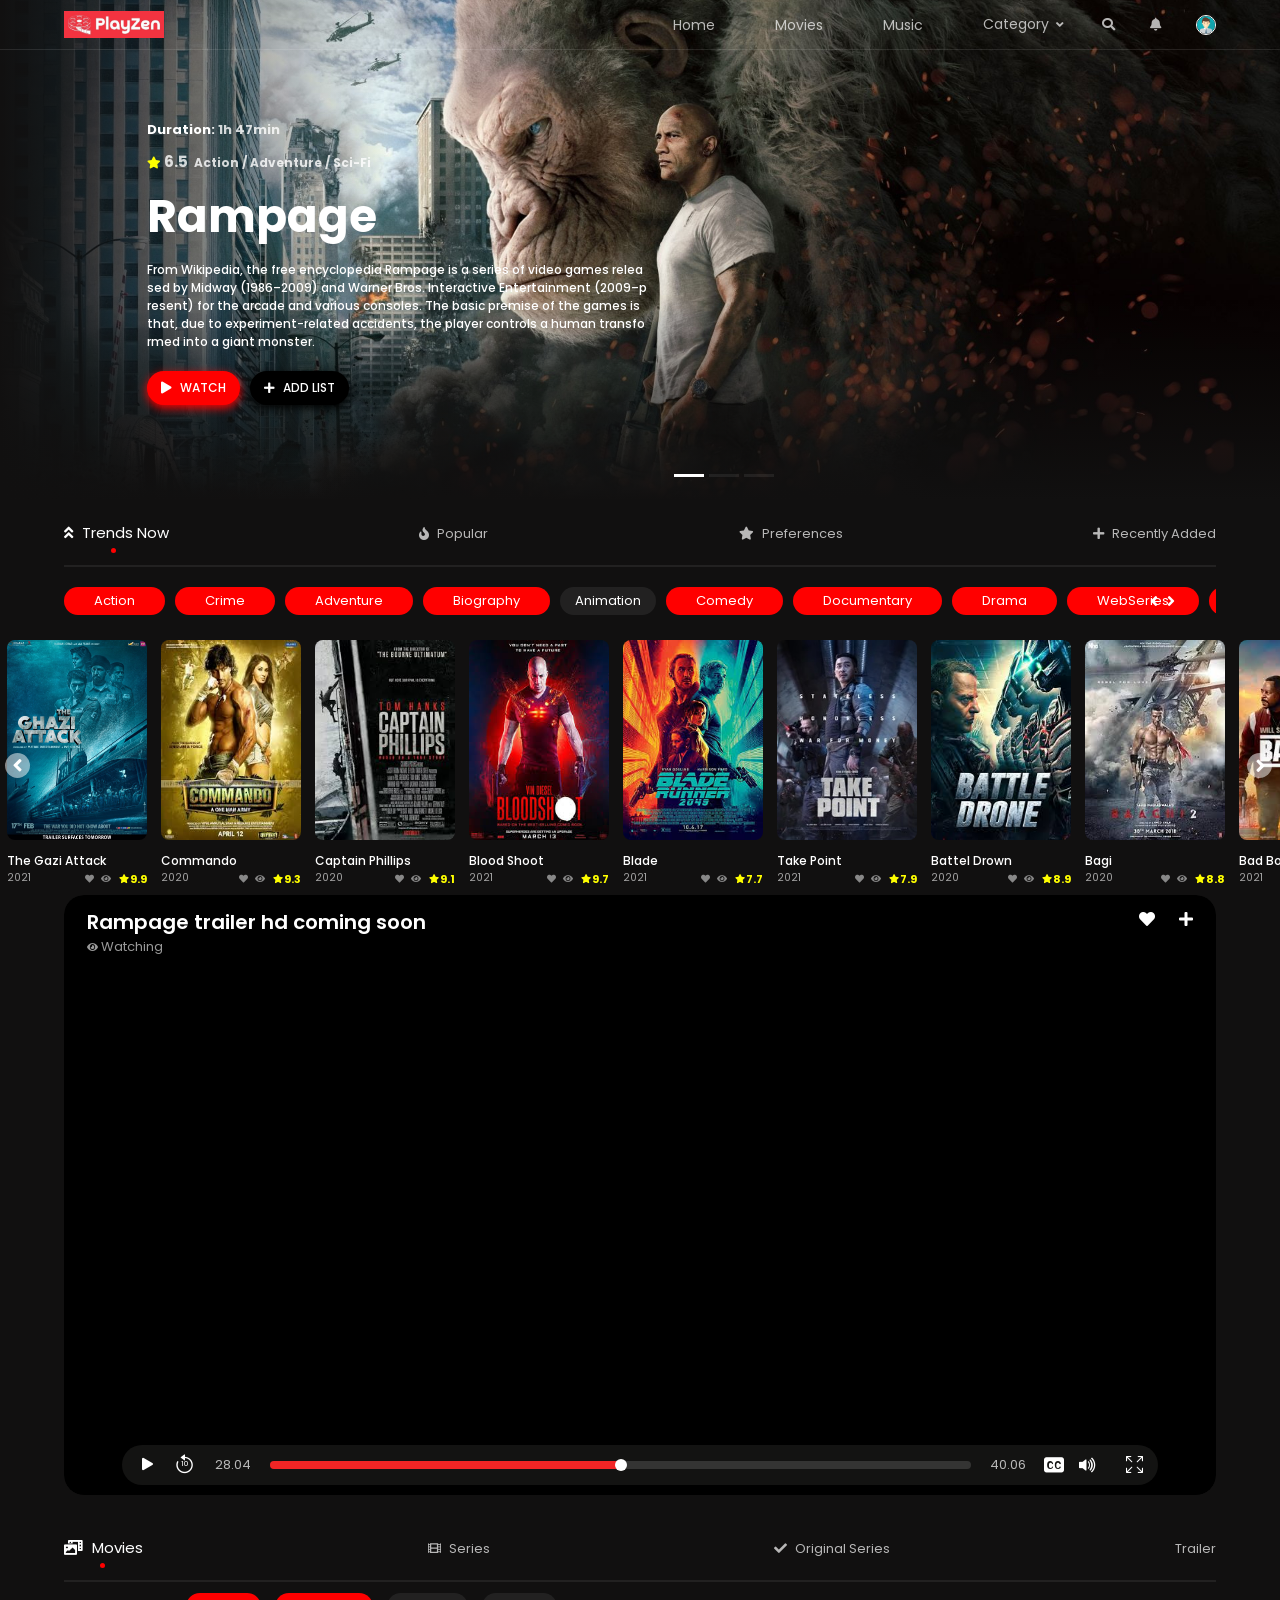
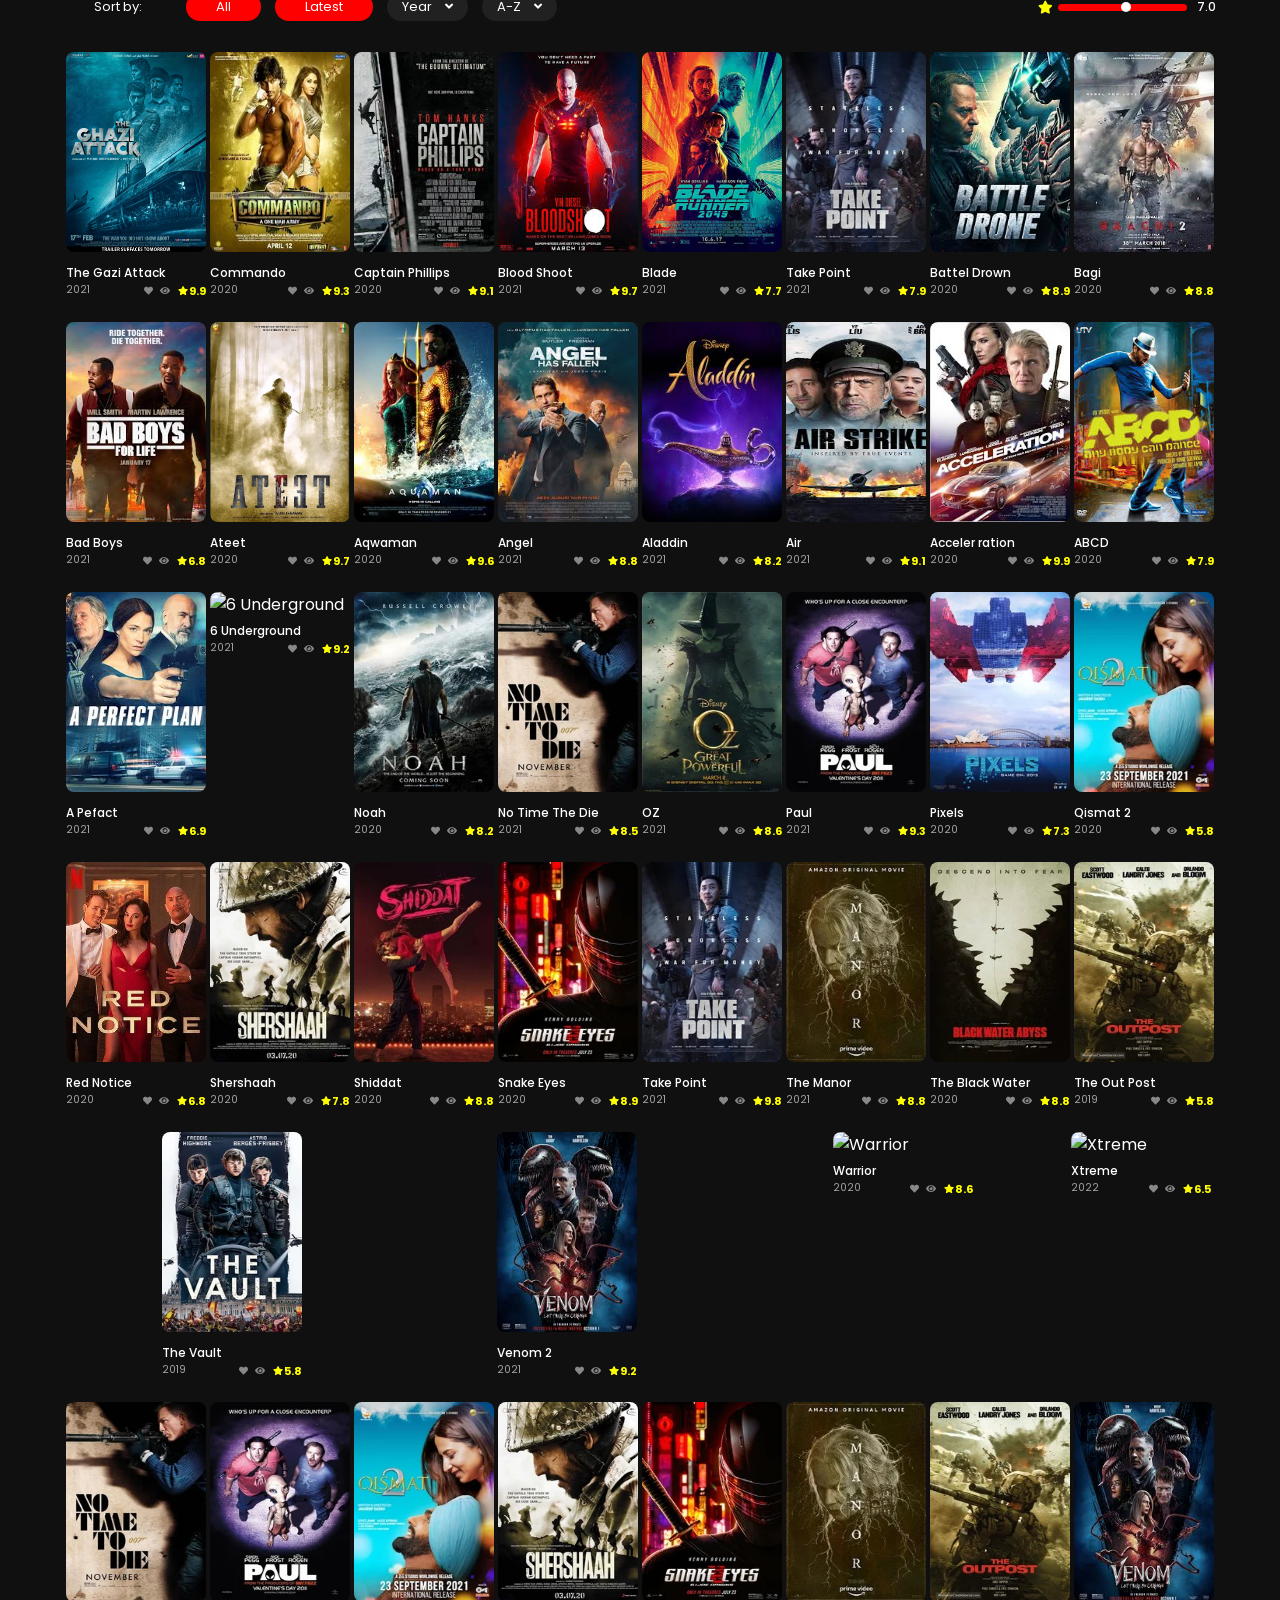
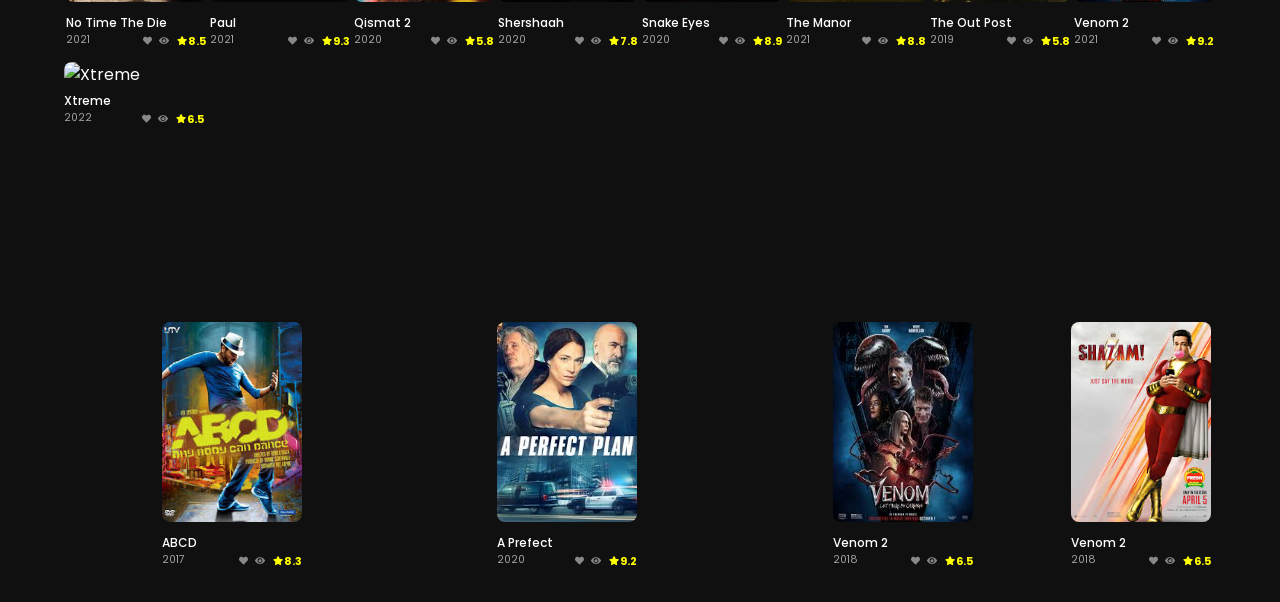
==== index.html @ 4c0632d6 "PLAYZEN" ====
<!DOCTYPE html>
<html lang="en">

<head>
    <meta charset="UTF-8">
    <meta http-equiv="X-UA-Compatible" content="IE=edge">
    <meta name="viewport" content="width=device-width, initial-scale=1.0">
    <!-- bootstrap cdn link  -->
    <link rel="stylesheet" href="https://cdn.jsdelivr.net/npm/bootstrap-icons@1.8.1/font/bootstrap-icons.css">
    <!-- font-awesome cdn link  -->
    <link href="https://cdnjs.cloudflare.com/ajax/libs/font-awesome/5.13.0/css/all.min.css" rel="stylesheet">
    <link rel="stylesheet" href="style.css">
    <title>Advanced Level Movies Website</title>
</head>

<body>
    
    <header>
        <nav>
            <a href="/" class="logo"><img src="img/logo.jpeg" alt=""></a>
            <div class="end_bx">
                <ul>
                    <li><a href="#">Home</a></li>
                    <li><a href="#">Movies</a></li>
                    <li><a href="file:///C:\Users\mayda\OneDrive\Documents\Code Sea\Projects\PLAYZEN\index.html">Music</a></li>
                    <li>Category <i class="fas fa-angle-down"></i>
                        <div class="list">
                            <a href="#">Trends Now</a>
                            <a href="#">Popular</a>
                            <a href="#">Preferences</a>
                            <a href="#">Recently Added</a>
                            <a href="#">Bollywood</a>
                            <a href="#">Tollywood</a>
                        </div>
                    </li>
                </ul>
                <div class="search">
                    <input type="text" placeholder="Search movies..." id="search">
                    <i class="fas fa-search" id="search_icon"></i>
                    <div class="search_bx2">
                        <!-- <a href="#">
                            <img src="mimg/a perfact.jpg" alt="">
                            <div class="content2">
                                <h6>A Perfect</h6>
                                <p>2018</p>
                            </div>
                        </a> -->
                    </div>
                </div>
                <div class="bell">
                    <i class="fas fa-bell"></i>
                </div>
                <div class="user">
                    <img src="img/user.png" alt="Jaspreet" title="Jaspreet">
                </div>
            </div>
        </nav>

        <div class="content">
            <h6>Duration: <span id="header_dur">1h 47min</span></h6>
            <h3 id="header_gen"><i class="fas fa-star"></i>6.5
                <span>Action / Adventure / Sci-Fi</span>
            </h3>
            <h1 id="header_title">Rampage</h1>
            <p id="header_pra">From Wikipedia, the free encyclopedia Rampage is a series of video games released by Midway (1986–2009) and Warner Bros. Interactive Entertainment (2009–present) for the arcade and various consoles. The basic premise of the games is that,
                due to experiment-related accidents, the player controls a human transformed into a giant monster.</p>
            <div class="btns">
                <a href="file:///C:\Users\mayda\OneDrive\Documents\Code Sea\Projects\PLAYZEN\index.html"> <button><i class="fas fa-play" id="play_btn"></i> WATCH</button></a>
                <button><i class="fas fa-plus"></i> ADD LIST</button>
            </div>
        </div>
        <div class="slider_btns">
            <h6 class="slider"></h6>
            <h6 class="slider"></h6>
            <h6 class="slider"></h6>
        </div>
    </header>
    <!-- trending box start  -->
    <div class="tranding_bx">
        <li><a href="#" class="active"><i class="fas fa-angle-double-up"></i> Trends Now <span></span></a></li>
        <li><a href="#"><i class="fas fa-fire"></i> Popular <span></span></a></li>
        <li><a href="#"><i class="fas fa-star"></i> Preferences <span></span></a></li>
        <li><a href="#"><i class="fas fa-plus"></i> Recently Added <span></span></a></li>
    </div>

    <!-- category box start  -->
    <div class="cato_bx" id="cato_bx">
        <button id="action1">Action</button>
        <button id="crime1">Crime</button>
        <button>Adventure</button>
        <button>Biography</button>
        <button>Animation</button>
        <button>Comedy</button>
        <button>Documentary</button>
        <button id="drama1">Drama</button>
        <button>WebSeries</button>
        <button>18+</button>
        <button>SciFi</button>
        <button>Horror</button>
        <!-- all button copied  -->
        <div class="cato_left_right">
            <i class="fas fa-angle-down" id="left_scroll"></i>
        </div>
        <div class="cato_left_right">
            <i class="fas fa-angle-down" id="right_scroll"></i>
        </div>
    </div>

    <!-- movies box start  -->
    <div class="movie_bx_1" id="mvoes_bx_1">
        <button id="left_scroll1"> <i class="fas fa-angle-down" ></i></button>
        <button id="right_scroll1"> <i class="fas fa-angle-down" ></i></button>
        <div class="movie_bxx" id="action_bx"></div>
        <div class="movie_bxx" id="crime_bx"></div>
        <div class="movie_bxx" id="drama_bx"></div>
    </div>
    <!-- movies box end  -->
    <!-- video box start  -->
    <div class="video_bx">
        <video src="./RAMPAGE - OFFICIAL TRAILER 1 [HD] - Warner Bros. Pictures (720p, h264).mp4" id="video"></video>
        <div class="control">
            <div class="play_redo">
                <i class="bi bi-play-fill" id="play"></i>
                <i class="bi bi-arrow-clockwise" id="sec_30"></i>
                <span>10</span>
            </div>
            <div class="start_seekbar_end">
                <span id="start_time">28.04</span>
                <div class="seek">
                    <input type="range" id="seek" value="0">
                    <h5 id="seek_2"></h5>
                    <h4></h4>
                    <h6 id="seek_dot"></h6>
                </div>
                <span id="end_time">40.06</span>
            </div>
            <div class="cc_vol_screen">
                <i class="bi bi-badge-cc-fill"></i>
                <i class="bi bi-volume-up-fill" id="vol_icon"></i>
                <input type="range" name="vol" id="vol">
                <i class="bi bi-arrows-fullscreen" id="full_screen"></i>
            </div>
        </div>

        <h4 class="title_video">Rampage trailer hd coming soon</h4>
        <span class="watching"><i class="fas fa-eye"></i>Watching</span>
        <div class="heart_pluse"> <i class="fas fa-heart"></i> <i class="fas fa-plus"></i></div>
        <div class="video_list">
            <img src="img/121213.jpg" alt="" class="video_1">
            <img src="img/121214.jpg" alt="" class="video_1">
            <img src="img/121215.jpg" alt="" class="video_1">
        </div>
    </div>
    <!-- video box end  -->

    <!-- trending box2 start  -->
    <div class="tranding_bx" style="margin-top: 20px;">
        <li><a href="#" class="active"><i class="fas fa-photo-video"></i> Movies <span></span></a></li>
        <li><a href="#"><i class="fas fa-film"></i> Series <span></span></a></li>
        <li><a href="#"><i class="fas fa-check"></i> Original Series <span></span></a></li>
        <li><a href="#"> Trailer <span></span></a></li>
    </div>
    <div class="cato_bx cato_bx2">
        <div class="left_cato">
            <button>Sort by:</button>
            <button id="all_btn">All</button>
            <button id="latest_btn">Latest</button>
            <button id="year">Year <i class="fas fa-angle-down" ></i>
            <div class="year_bx">
                <li id="year2022__btn">2022</li>
                <li id="year2021__btn">2021</li>
                <li id="year2020__btn">2020</li>
                <li>2019</li>
                <li>2018</li>
                <li>2017</li>
                <li>2016</li>
                <li>2015</li>
                <li>2014</li>
            </div>
            </button>
            <button id="a_z">A-Z <i class="fas fa-angle-down" ></i>
                <div class="year_bx letter_bx">
                    <li id="letter_a_btn">A</li>
                    <li id="letter_b_btn">B</li>
                    <li>C</li>
                    <li>E</li>
                    <li>F</li>
                    <li>G</li>
                    <li>H</li>
                    <li id="letter_t_btn">T</li>
                    <li>Z</li>
                </div></button>
        </div>
        <div class="right_cato">
            <i class="fas fa-star"></i>
            <input type="range" name="" id="change_input" min="4.2" max="9.9">
            <span>7.0</span>
        </div>
    </div>

    <div class="movie_bx_1 movie_bx_2">
        <div class="all box2_actives" id="all"></div>
        <div class="latest box2_actives" id="latest"></div>
        <div class="year" id="year_2022"></div>
        <div class="year" id="year_2021"></div>
        <div class="year" id="year_2020"></div>
        <div class="letter" id="letter_a"></div>
        <div class="letter" id="letter_b"></div>
        <div class="letter" id="letter_t"></div>
        <div class="rate_change" id="rate4"></div>
        <div class="rate_change" id="rate8"></div>
         <div class="card">
            <a href="https://www.youtube.com/watch?v=TU1HQnU_9ME&list=RDXTp5jaRU3Ws&index=6">
                <img src="mimg/abcd.jpg" alt="">
                <div class="content">
                    <h5>ABCD</h5>
                    <h6>
                        <span>2017</span>
                        <div class="rate">
                            <i class="fas fa-heart"></i>
                            <i class="fas fa-eye"></i>
                            <i class="fas fa-star"></i>
                            <h6>8.3</h6>
                        </div>
                    </h6>
                </div>
            </a>
        </div>
        <div class="card">
            <a href="#">
                <img src="mimg/a perfact.jpg" alt="">
                <div class="content">
                    <h5>A Prefect</h5>
                    <h6>
                        <span>2020</span>
                        <div class="rate">
                            <i class="fas fa-heart"></i>
                            <i class="fas fa-eye"></i>
                            <i class="fas fa-star"></i>
                            <h6>9.2</h6>
                        </div>
                    </h6>
                </div>
            </a>
        </div>
        <div class="card">
            <a href="">
                <img src="mimg/venom2.webp" alt="">
                <div class="content">
                    <h5>Venom 2</h5>
                    <h6>
                        <span>2018</span>
                        <div class="rate">
                            <i class="fas fa-heart"></i>
                            <i class="fas fa-eye"></i>
                            <i class="fas fa-star"></i>
                            <h6>6.5</h6>
                        </div>
                    </h6>
                </div>
            </a>
        </div>
        
        <div class="card">
            <a href="#">
                <img src="mimg/shazam.jpg" alt="">
                <div class="content">
                    <h5>Venom 2</h5>
                    <h6>
                        <span>2018</span>
                        <div class="rate">
                            <i class="fas fa-heart"></i>
                            <i class="fas fa-eye"></i>
                            <i class="fas fa-star"></i>
                            <h6>6.5</h6>
                        </div>
                    </h6>
                </div>
            </a>
        </div>
    </div>
    <script src="app.js"></script>
</body>

</html>
---- style.css ----
/* Google font "Poppins" */

@import url('https://fonts.googleapis.com/css2?family=Poppins:wght@100;200;300;400;500;600;700;800;900&display=swap');
* {
    padding: 0%;
    margin: 0%;
    box-sizing: border-box;
}

html {
    scroll-behavior: smooth;
}

body {
    font-family: "Poppins", sans-serif;
    background: rgb(17, 16, 16);
}

header {
    position: relative;
    width: 100%;
    height: 500px;
    /* border: 1px solid #fff; */
    background: url('img/121213.jpg') no-repeat center center/cover;
    transition: 1s linear;
    z-index: 2;
}

header::before {
    content: '';
    position: absolute;
    width: 100%;
    height: 40%;
    background: linear-gradient(0deg, rgb(17, 16, 16), transparent);
    bottom: 0;
    left: 0;
    z-index: -1;
}

header::after {
    content: '';
    position: absolute;
    width: 30%;
    height: 100%;
    background: linear-gradient(90deg, rgb(17, 16, 16), transparent);
    top: 0;
    left: 0;
    z-index: -1;
}

header nav {
    width: 100%;
    height: 10%;
    border-bottom: 1.3px solid rgb(255, 255, 255, .1);
    padding: 0px 5%;
    display: flex;
    align-items: center;
    justify-content: space-between;
}

.logo,
.end_bx {
    /* border: 1px solid #fff; */
    display: flex;
    align-items: center;
}

header nav .logo img {
    width: 100px;
}

header nav .end_bx ul {
    list-style-type: none;
    display: flex;
    align-items: center;
}

header nav .end_bx ul li {
    margin: 0px 30px;
    position: relative;
}

header nav .end_bx ul li a {
    text-decoration: none;
    color: rgb(255, 255, 255, .7);
    font-size: 14px;
    font-family: 'Poppins', sans-serif;
    transition: .3s linear;
}

header nav .end_bx ul li:nth-child(4) {
    color: rgb(255, 255, 255, .7);
    font-size: 14px;
    font-family: 'Poppins', sans-serif;
    transition: .3s linear;
    cursor: pointer;
}

header nav .end_bx ul li:nth-child(4):hover {
    color: #fff;
}

header nav .end_bx ul li a:hover {
    color: #fff;
}

header nav .end_bx ul li:nth-child(4) .fas {
    font-size: 12px;
    margin: 2px 0px 0px 3px;
    transition: .3s linear;
}

header nav .end_bx ul li:nth-child(4):hover .fas {
    transform: rotate(180deg);
}


/* nav other list start  */

header nav .end_bx ul li .list {
    position: absolute;
    width: 150px;
    height: auto;
    display: flex;
    justify-content: center;
    flex-direction: column;
    top: 30px;
    z-index: 1;
    padding: 10px;
    opacity: 0;
    visibility: hidden;
}

header nav .end_bx ul li:hover .list {
    opacity: 1;
    visibility: visible;
}

header nav .end_bx ul li .list::before {
    content: '';
    position: absolute;
    width: 100%;
    height: 100%;
    background: rgb(184, 184, 184, .1);
    backdrop-filter: blur(5px);
    border-radius: 10px;
    z-index: -1;
}

header nav .end_bx ul li .list::after {
    content: '';
    position: absolute;
    border-left: 15px solid rgb(184, 184, 184, .1);
    border-right: 15px solid transparent;
    border-bottom: 15px solid transparent;
    backdrop-filter: blur(5px);
    top: -1px;
    left: 20px;
    transform: rotate(45deg);
    z-index: -1;
}

header nav .end_bx ul li .list a {
    text-decoration: none;
    color: rgb(255, 255, 255, .7);
    padding: 10px 0px 10px 10px;
    font-family: 'Poppins', sans-serif;
    font-size: 13px;
    transition: .3s linear;
}

header nav .end_bx ul li .list a:hover {
    color: #fff;
}


/* nav other list end  */

header nav .end_bx .search {
    position: relative;
    display: flex;
    align-items: center;
    color: #fff;
}

header nav .end_bx .search input {
    padding: 3px 0px 3px 8px;
    border-radius: 20px;
    outline: none;
    border: none;
    background: transparent;
    color: #fff;
    transition: 1s linear;
    -webkit-transition: 1s linear;
    width: 0px;
}

header nav .end_bx .search i {
    color: rgb(255, 255, 255, .7);
    font-size: 13px;
    cursor: pointer;
    transition: .4s linear;
}

header nav .end_bx .search i:hover {
    color: #fff;
}

header nav .end_bx .search .search_bx2 {
    position: absolute;
    width: 200px;
    height: 300px;
    /* border: 1px solid #fff; */
    top: 35px;
    left: -10px;
    background: rgb(184, 184, 184, .3);
    border-radius: 10px;
    overflow: auto;
    visibility: hidden;
    opacity: 0;
    transition: .3s linear;
}

header nav .end_bx .search .search_bx2::-webkit-scrollbar {
    width: 7px;
    background: rgb(184, 184, 184, .3);
    border-radius: 20px;
}

header nav .end_bx .search .search_bx2::-webkit-scrollbar-thumb {
    background: rgb(184, 184, 184, .7);
    border-radius: 20px;
}

header nav .end_bx .search .search_bx2 a {
    text-decoration: none;
    color: #fff;
    width: 100%;
    height: 50px;
    /* border: 1px solid #fff; */
    display: flex;
    align-items: center;
    transition: .3s linear;
}

header nav .end_bx .search .search_bx2 a:hover {
    background: rgb(184, 184, 184, .6);
}

header nav .end_bx .search .search_bx2 a img {
    width: 30px;
    height: 45px;
    border-radius: 5px;
    margin: 0px 5px;
}

header nav .end_bx .search .search_bx2 a .content2 {
    color: #fff;
}

header nav .end_bx .search .search_bx2 a .content2 h6 {
    font-size: 13px;
}

header nav .end_bx .search .search_bx2 a .content2 p {
    color: rgb(255, 255, 255, .7);
    font-size: 11px;
    font-weight: 500;
}


/* javascript classes start  */

header nav .end_bx .search .search_input {
    width: 180px;
}


/* javascript classes end  */

header nav .end_bx .bell {
    color: rgb(255, 255, 255, .7);
    font-size: 13px;
    cursor: pointer;
    transition: .3s linear;
    margin: 0px 35px;
}

header nav .end_bx .bell:hover {
    color: #fff;
}

header nav .end_bx .user {
    width: 20px;
    height: 20px;
    border: 1px solid #fff;
    border-radius: 50%;
}

header nav .end_bx .user img {
    width: 100%;
    height: 100%;
    border-radius: 50%;
    cursor: pointer;
}

header .content {
    width: 77%;
    height: auto;
    /* border: 1px solid #fff; */
    margin: 70px auto 0px auto;
}

header .content h6 {
    color: #fff;
    font-size: 13px;
    transition: 1s linear;
}

header .content h6 span {
    color: rgb(255, 255, 255, .8);
}

header .content h3 {
    color: rgb(255, 255, 255, .8);
    font-size: 15px;
    margin: 10px 0px;
    transition: 1s linear;
}

header .content h3 i {
    color: rgb(255, 255, 0);
    font-size: 12px;
    margin-right: 3px;
}

header .content h3 span {
    font-size: 12px;
    margin-left: 3px;
    transition: 1s linear;
}

header .content h1 {
    font-size: 45px;
    margin-bottom: 10px;
    color: #fff;
    transition: 1s linear;
}

header .content p {
    width: 500px;
    word-break: break-all;
    font-size: 12px;
    font-weight: 500;
    color: #fff;
    margin-bottom: 20px;
    transition: 1s linear;
}

header .content .btns {
    display: flex;
    align-items: center;
}

header .content .btns button {
    padding: 6px 12px;
    border-radius: 20px;
    background: red;
    border: 2px solid red;
    color: #fff;
    margin-right: 10px;
    font-family: 'Poppins', sans-serif;
    font-size: 12px;
    font-weight: 500;
    box-shadow: 0px 3px 10px red;
    transition: .3s linear;
    cursor: pointer;
    z-index: 999;
}

header .content .btns button:nth-child(2) {
    border: 2px solid #000;
    color: #fff;
    background: #000;
    box-shadow: 0px 3px 10px #000;
}

header .content .btns button:hover {
    border: 2px solid #000;
    color: #fff;
    background: #000;
    box-shadow: 0px 3px 10px #000;
}

header .content .btns button:nth-child(2):hover {
    background: red;
    border: 2px solid red;
    color: #fff;
    box-shadow: 0px 3px 10px red;
}

header .content .btns button .fas {
    margin-right: 5px;
}

header .slider_btns {
    position: absolute;
    width: 300px;
    height: 50px;
    /* border: 1px solid #fff; */
    bottom: 0;
    left: 45%;
    display: flex;
    align-items: center;
    justify-content: center;
}

header .slider_btns h6 {
    width: 30px;
    height: 3px;
    margin-right: 5px;
    transition: 1s linear;
    background: rgb(184, 184, 184, .1);
}

header .slider_btns h6:nth-child(1) {
    background: #fff;
}

.tranding_bx {
    width: 90%;
    height: auto;
    border-bottom: 2px solid rgb(184, 184, 184, .1);
    margin: auto;
    padding: 20px 0px;
    display: flex;
    align-items: center;
    justify-content: space-between;
}

.tranding_bx li {
    list-style: none;
    transition: .3s linear;
}

.tranding_bx li a {
    position: relative;
    text-decoration: none;
    color: rgb(255, 255, 255, .7);
    font-size: 13px;
    transition: .3 linear;
}

.tranding_bx li a:hover {
    color: #fff;
}

.tranding_bx li .fas {
    margin-right: 5px;
}

.tranding_bx li a span {
    position: absolute;
    width: 5px;
    height: 5px;
    background: transparent;
    border-radius: 50%;
    bottom: -10px;
    left: 45%;
}


/* tranding box active classes start  */

.tranding_bx li .active {
    font-size: 15px;
    color: #fff;
}

.tranding_bx li .active span {
    background: red;
}


/* tranding box active classes end    */


/* category box start  */

.cato_bx {
    position: relative;
    width: 90%;
    height: auto;
    margin: auto;
    /* border: 1px solid #fff; */
    display: flex;
    align-items: center;
    padding: 20px 40px 20px 0px;
    overflow: auto;
    scroll-behavior: smooth;
    z-index: 999;
}

.cato_bx::-webkit-scrollbar {
    display: none;
}

.cato_bx button {
    padding: 4px 30px;
    background: red;
    border: none;
    outline: none;
    color: #fff;
    border-radius: 20px;
    font-family: 'Poppins', sans-serif;
    font-weight: 400;
    font-size: 13px;
    margin-right: 10px;
    cursor: pointer;
    transition: .3s linear;
}

.cato_bx button:hover {
    background: rgb(184, 184, 184, .1);
}

.cato_bx .cato_left_right {
    position: sticky;
    right: 1.5%;
    color: #fff;
    cursor: pointer;
}

.cato_bx .cato_left_right:nth-last-child(1) {
    right: 0%;
}

.cato_bx .cato_left_right i {
    transform: rotate(90deg);
    transition: .3s linear;
}

.cato_bx .cato_left_right:nth-last-child(1) i {
    transform: rotate(-90deg);
}


/* cato button java class start  */

.cato_bx .cato_button_active {
    background: rgb(184, 184, 184, .2);
}


/* cato button java class end */

.movie_bx_1 {
    /* position: relative; */
    width: 100%;
    height: 260px;
    /* border: 1px solid #fff; */
    display: flex;
    align-items: center;
    overflow: auto;
    scroll-behavior: smooth;
}

.movie_bx_1::-webkit-scrollbar {
    display: none;
}


/* movie extra box  */

.movie_bx_1 .movie_bxx {
    display: flex;
    align-items: center;
    width: auto;
    height: 100%;
    /* border: 1px solid #fff; */
}


/* movies box java class start  */

.movie_bx_1 .movie_box_active {
    display: none;
}


/* movies box java class end  */

.movie_bx_1 .card {
    min-width: 140px;
    height: 250px;
    /* border: 1px solid #fff; */
    margin: 0px 7px;
}

.movie_bx_1 .card:nth-last-child(1) {
    margin: 0px 5px 0px 0px;
}

.movie_bx_1 .card a {
    text-decoration: none;
    color: #fff;
}

.movie_bx_1 .card a img {
    width: 100%;
    height: 80%;
    border-radius: 8px;
}

.movie_bx_1 .card a .content {
    width: 100%;
    height: 15%;
    /* border: 1px solid #fff; */
    margin-top: 5px;
}

.movie_bx_1 .card a .content h5 {
    text-overflow: ellipsis;
    white-space: nowrap;
    overflow: hidden;
    font-weight: 500;
    font-size: 12px;
}

.movie_bx_1 .card a .content h6 {
    display: flex;
    align-items: center;
    justify-content: space-between;
}

.movie_bx_1 .card a .content h6 span {
    color: rgb(255, 255, 255, .6);
    font-weight: lighter
}

.movie_bx_1 .card a .content h6 .rate {
    display: flex;
    align-items: center;
}

.movie_bx_1 .card a .content h6 .rate .fas {
    margin-right: 7px;
    font-size: 9px;
    color: rgb(255, 255, 255, .5);
}

.movie_bx_1 .card a .content h6 .rate .fas:nth-last-child(2) {
    color: yellow;
    margin: 1px;
}

.movie_bx_1 .card a .content h6 .rate h6 {
    color: yellow;
    margin-top: 3px;
    font-size: 11px;
    height: 5px;
}

.movie_bx_1 button {
    position: absolute;
    border: none;
    outline: none;
    color: #fff;
    background: none;
    left: 10px;
    font-size: 20px;
    cursor: pointer;
    z-index: 999;
}

.movie_bx_1 button::before {
    content: '';
    position: absolute;
    width: 25px;
    height: 25px;
    background: rgb(255, 255, 255, .5);
    border-radius: 50%;
    left: -5px;
    top: -1px;
    z-index: -1;
    transition: .3s linear;
}

.movie_bx_1 button:hover::before {
    background: rgb(255, 0, 0, .5);
}

.movie_bx_1 button:nth-child(2) {
    left: 98%;
}

.movie_bx_1 button:nth-child(1) i {
    transform: rotate(90deg);
}

.movie_bx_1 button:nth-child(2) i {
    transform: rotate(-90deg);
}

.movie_bx_1 button:nth-child(2)::before {
    left: -7px;
    top: -1px;
}

.movie_bx_2 {
    width: 90%;
    height: auto;
    margin: auto;
    overflow: unset;
    flex-wrap: wrap;
    justify-content: space-between;
    padding: 20px 0px;
}

.movie_bx_2 .card {
    width: 140px;
    margin: 10px auto;
}


/* movies box2 start  */

.all,
.latest,
.year,
.letter,
.rate_change {
    width: 100%;
    height: auto;
    /* border: 1px solid #fff; */
    display: none;
    align-items: center;
    justify-content: flex-start;
    flex-wrap: wrap;
}

.box2_actives {
    display: flex;
}


/* movies box2 end  */


/* video box start  */

.video_bx {
    position: relative;
    width: 90%;
    height: 600px;
    /* border: 1px solid #fff; */
    margin: auto;
    border-radius: 20px;
    overflow: hidden;
    display: flex;
    align-items: center;
    justify-content: center;
}

.video_bx video {
    width: 100%;
    height: 100%;
    background: #000;
    border-radius: 20px;
}

.video_bx .control {
    position: absolute;
    width: 90%;
    height: 40px;
    background: #131312;
    /* border: 1px solid #fff; */
    border-radius: 20px;
    bottom: 10px;
    padding: 0px 15px;
    display: flex;
    align-items: center;
    justify-content: space-between;
    z-index: 9999;
}

.video_bx .control .play_redo {
    position: relative;
    width: 60px;
    height: 100%;
    /* border: 1px solid #fff; */
    display: flex;
    align-items: center;
    justify-content: space-between;
    color: #fff;
}

.video_bx .control .play_redo .bi {
    font-size: 22px;
    cursor: pointer;
}

.video_bx .control .play_redo .bi:nth-child(2) {
    transform: scaleX(-1);
}

.video_bx .control .play_redo span {
    position: absolute;
    color: #fff;
    font-size: 7px;
    top: 14px;
    right: 8px;
    z-index: -1;
}

.video_bx .control .start_seekbar_end {
    width: 85%;
    height: 100%;
    /* border: 1px solid #fff; */
    display: flex;
    align-items: center;
    justify-content: center;
    transition: 1s linear;
}

.video_bx .control .start_seekbar_end span {
    color: rgb(255, 255, 255, .7);
    font-size: 13px;
    margin: 0px 10px;
    width: 55px;
    text-align: center;
}

.video_bx .control .start_seekbar_end .seek {
    position: relative;
    width: 85%;
}

.video_bx .control .start_seekbar_end .seek input {
    width: 100%;
    margin-top: 7px;
    cursor: pointer;
    opacity: 0;
}

.video_bx .control .start_seekbar_end .seek h5 {
    position: absolute;
    width: 50%;
    height: 8px;
    background: red;
    border-radius: 20px;
    top: 11px;
    transition: 1s linear;
    z-index: -1;
}

.video_bx .control .start_seekbar_end .seek h4 {
    position: absolute;
    width: 100%;
    height: 8px;
    background: rgb(184, 184, 184, .2);
    border-radius: 20px;
    top: 11px;
    transition: 1s linear;
    z-index: -1;
}

.video_bx .control .start_seekbar_end .seek h6 {
    position: absolute;
    width: 12px;
    height: 12px;
    background: #fff;
    border-radius: 50%;
    top: 11px;
    transition: 1s linear;
    z-index: -1;
    margin-left: -5px;
    top: 8.5px;
    left: 50%;
}

.video_bx .control .cc_vol_screen {
    position: relative;
    width: 100px;
    height: 100%;
    /* border: 1px solid #fff; */
    transition: 1s linear;
    display: flex;
    align-items: center;
    justify-content: space-between;
}

.video_bx .control .cc_vol_screen .bi {
    color: #fff;
    font-size: 20px;
    cursor: pointer;
}

.video_bx .control .cc_vol_screen .bi:nth-child(4) {
    font-size: 17px;
}

.video_bx .control .cc_vol_screen input {
    width: 0px;
    opacity: 0;
    transition: 1s linear;
}

.video_bx .control .cc_vol_screen input[type="range"] {
    -webkit-appearance: none;
    background: red;
    border-radius: 20px;
    height: 7px;
}

.video_bx .control .cc_vol_screen input[type="range"]::-webkit-slider-thumb {
    -webkit-appearance: none;
    background: #fff;
    width: 10px;
    height: 10px;
    border-radius: 50%;
}


/* javascript classes start  */

.video_bx .control .cc_vol {
    width: 230px;
}

.video_bx .control .cc_vol_screen .input_vol {
    width: 130px;
    opacity: 1;
}

.video_bx .control .start_seekbar {
    width: 70%;
}


/* javascript classes end  */


.video_bx .title_video {
    position: absolute;
    top: 2%;
    left: 2%;
    color: #fff;
    font-size: 20px;
    font-weight: 600;
    z-index: 999;
}

.video_bx .watching {
    position: absolute;
    top: 7%;
    left: 2%;
    color: rgb(255, 255, 255, .6);
    font-size: 13px;
    z-index: 999;
}

.video_bx .watching i {
    font-size: 10px;
    margin-right: 3px;
}

.video_bx .heart_pluse {
    position: absolute;
    top: 2%;
    right: 2%;
    color: #fff;
    font-size: 16px;
    z-index: 999;
    cursor: pointer;
}

.video_bx .heart_pluse i:nth-child(2) {
    margin-left: 20px;
}

.video_bx .video_list {
    position: absolute;
    width: 100px;
    height: 300px;
    /* border: 1px solid #fff; */
    top: 25%;
    left: 2%;
    transition: .6s linear;
    opacity: 0;
}

.video_bx:hover .video_list {
    opacity: 1;
}

.video_bx .video_list img {
    width: 100px;
    height: 70px;
    border-radius: 10px;
    cursor: pointer;
    margin-bottom: 10px;
    border: 1px solid rgb(255, 255, 255, .6);
}

.cato_bx2 {
    position: relative;
    overflow: visible;
    height: 30px;
    margin-top: 10px;
    display: flex;
    align-items: center;
    justify-content: space-between;
    padding: 0px;
}

.cato_bx2 .left_cato button:nth-child(1) {
    background: none;
}

.cato_bx2 .left_cato button i {
    margin-left: 10px;
    transition: .3s linear;
}

.cato_bx2 .left_cato button:nth-child(4),
button:nth-child(5) {
    padding: 4px 15px;
    position: relative;
    background: rgb(184, 184, 184, .1);
}

.cato_bx2 .right_cato {
    display: flex;
    align-items: center;
    justify-content: space-between;
}

.cato_bx2 .right_cato i {
    color: yellow;
    font-size: 13px;
    margin-right: 5px;
}

.cato_bx2 .right_cato input[type="range"] {
    -webkit-appearance: none;
    background: red;
    border-radius: 20px;
    height: 7px;
}

.cato_bx2 .right_cato input[type="range"]::-webkit-slider-thumb {
    -webkit-appearance: none;
    background: #fff;
    width: 10px;
    height: 10px;
    border-radius: 50%;
}

.cato_bx2 .right_cato span {
    color: #fff;
    font-size: 12px;
    font-weight: 500;
    margin-left: 10px;
}

.cato_bx2 button .year_bx {
    position: absolute;
    width: 80px;
    height: 150px;
    /* border: 1px solid #fff; */
    background: rgb(8, 8, 8, .7);
    border-radius: 10px 3px 3px 10px;
    top: 35px;
    left: 0;
    z-index: 999;
    overflow: auto;
    transition: 1s linear;
    display: none;
}

.cato_bx2 button .year_bx::-webkit-scrollbar {
    background: transparent;
    width: 7px;
}

.cato_bx2 button .year_bx::-webkit-scrollbar-track {
    background: rgb(184, 184, 184, .4);
    backdrop-filter: blur(5px);
    border-radius: 20px;
}

.cato_bx2 button .year_bx::-webkit-scrollbar-thumb {
    background: red;
    border-radius: 20px;
}

.cato_bx2 button .year_bx li {
    list-style-type: none;
    font-size: 15px;
    font-weight: 600;
    padding: 5px;
    color: #fff;
    transition: .3s linear;
}

.cato_bx2 button .year_bx li:hover {
    color: red;
}

.cato_bx2 button .letter_bx {
    width: 40px;
}

.cato_bx2 button .letter_bx li {
    font-size: 16px;
    font-weight: 600;
}


/* javascript classes start  */

.cato_bx2 .show_year1 .year_bx {
    display: unset;
}

.cato_bx2 .show_year1 i {
    transform: rotate(180deg);
}

.cato_bx2 button .year_bx .li_change {
    color: red;
}


/* javascript classes end */


/* download page start  */

.down_page {
    width: 90%;
    height: auto;
    margin: 30px auto;
    /* border: 1px solid #fff; */
    display: flex;
    align-items: center;
    justify-content: space-between;
}

.down_page .img_bx,
.cont_bx {
    width: 50%;
    height: 300px;
    /* border: 1px solid #fff; */
    color: #fff;
}

.down_page .img_bx img {
    width: 80%;
    height: 300px;
    border-radius: 10px;
}

.down_page .cont_bx p {
    font-size: 13px;
    margin-bottom: 10px;
}

.down_page .cont_bx h3 {
    font-size: 15px;
    margin-bottom: 20px;
}

.down_page .cont_bx h3 span {
    background: yellow;
    color: #121213;
    padding: 0px 5px;
}

.down_page .cont_bx h3 i {
    color: yellow;
    margin: 0px 5px;
}

.down_page .cont_bx .screen_shot_bx {
    display: flex;
    align-items: center;
    margin-bottom: 20px;
}

.down_page .cont_bx .screen_shot_bx img {
    width: 160px;
    height: 100px;
    border-radius: 10px;
    margin-right: 10px;
}

.down_page .cont_bx .btns {
    display: flex;
    align-items: center;
}

.down_page .cont_bx .btns a {
    padding: 5px 30px;
    text-decoration: none;
    background: rgb(184, 184, 184, .1);
    color: #fff;
    border-radius: 20px;
    margin-right: 10px;
    transition: .3s linear;
}

.down_page .cont_bx .btns a:hover {
    background: red;
}


/* download page end  */
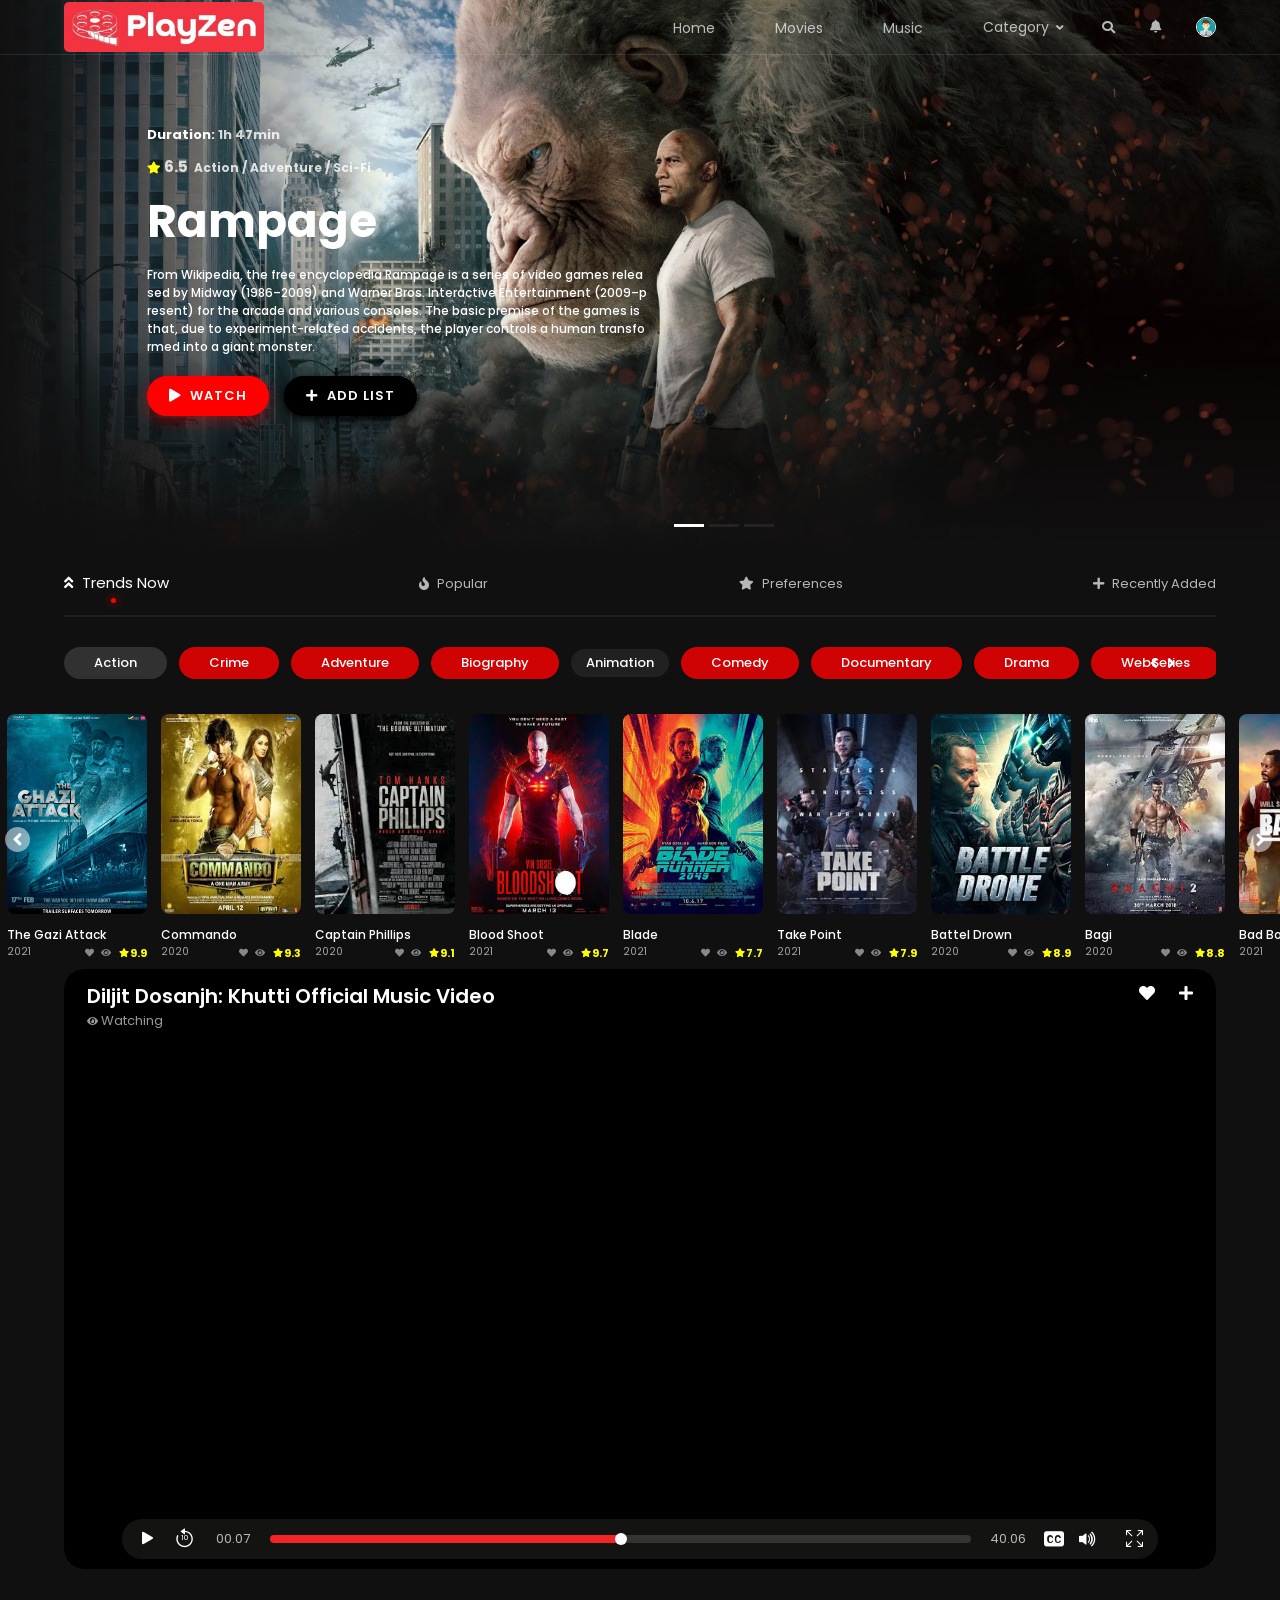
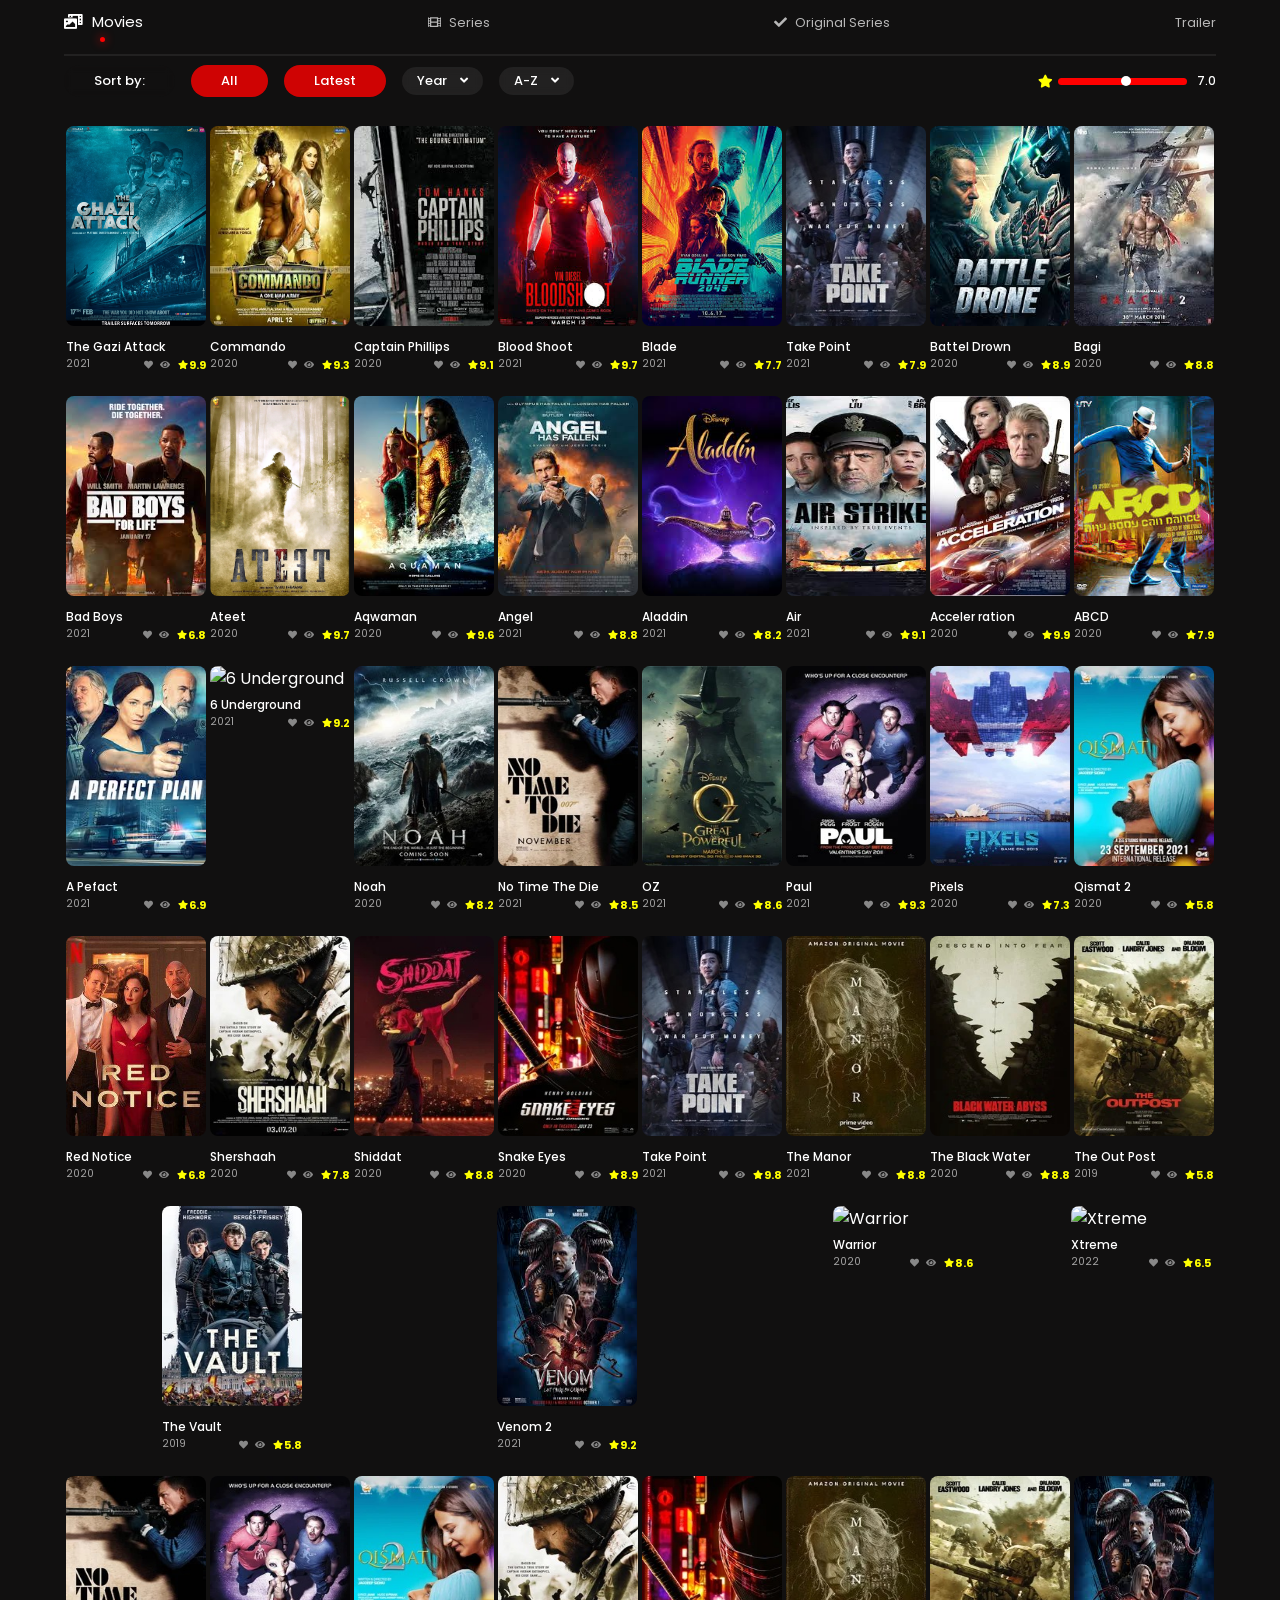
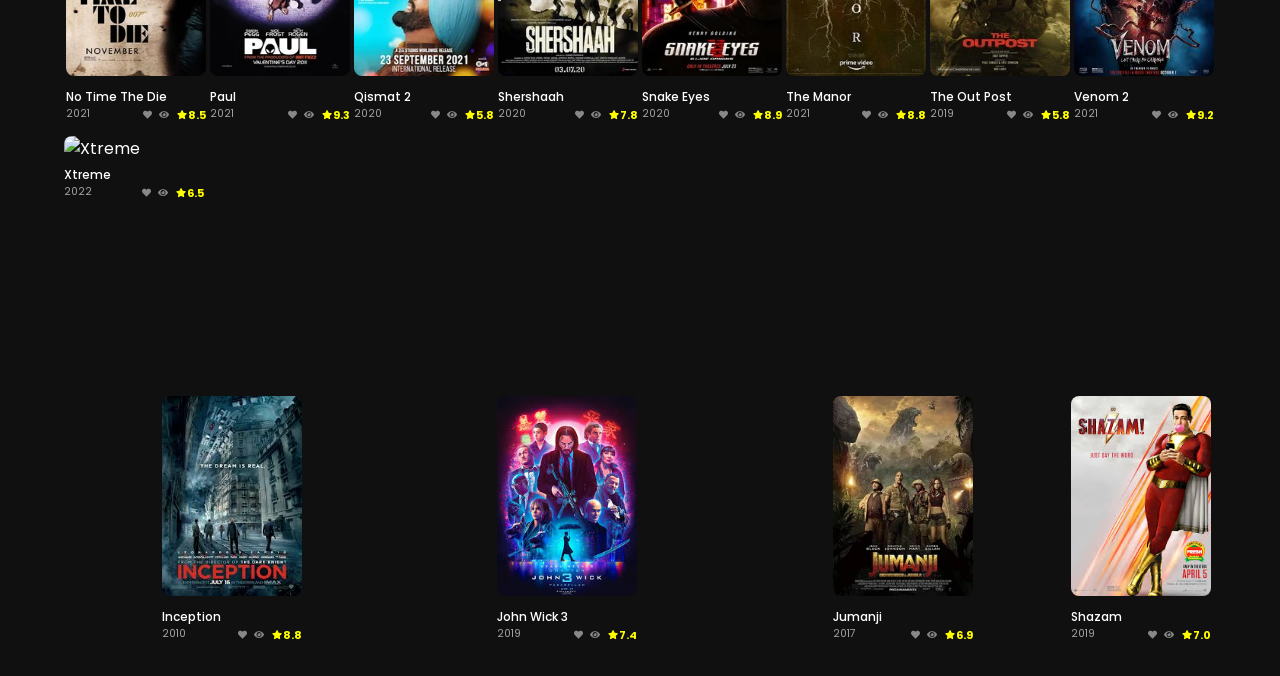
==== commit 28a292fa: "Initial commit" ====
--- a/index.html
+++ b/index.html
@@ -10,19 +10,20 @@
     <!-- font-awesome cdn link  -->
     <link href="https://cdnjs.cloudflare.com/ajax/libs/font-awesome/5.13.0/css/all.min.css" rel="stylesheet">
     <link rel="stylesheet" href="style.css">
-    <title>Advanced Level Movies Website</title>
+    <title>ShowBox - Movie Streaming</title>
 </head>
 
 <body>
-    
+
     <header>
         <nav>
-            <a href="/" class="logo"><img src="img/logo.jpeg" alt=""></a>
+            <a href="index.html" class="logo"><img src="img/logo2.jpeg" alt="ShowBox Logo"
+                    style="width: 200px; height: 50px; border-radius: 5px;"></a>
             <div class="end_bx">
                 <ul>
                     <li><a href="#">Home</a></li>
                     <li><a href="#">Movies</a></li>
-                    <li><a href="file:///C:\Users\mayda\OneDrive\Documents\Code Sea\Projects\PLAYZEN\index.html">Music</a></li>
+                    <li><a href="index.html">Music</a></li>
                     <li>Category <i class="fas fa-angle-down"></i>
                         <div class="list">
                             <a href="#">Trends Now</a>
@@ -62,10 +63,12 @@
                 <span>Action / Adventure / Sci-Fi</span>
             </h3>
             <h1 id="header_title">Rampage</h1>
-            <p id="header_pra">From Wikipedia, the free encyclopedia Rampage is a series of video games released by Midway (1986–2009) and Warner Bros. Interactive Entertainment (2009–present) for the arcade and various consoles. The basic premise of the games is that,
+            <p id="header_pra">From Wikipedia, the free encyclopedia Rampage is a series of video games released by
+                Midway (1986–2009) and Warner Bros. Interactive Entertainment (2009–present) for the arcade and various
+                consoles. The basic premise of the games is that,
                 due to experiment-related accidents, the player controls a human transformed into a giant monster.</p>
             <div class="btns">
-                <a href="file:///C:\Users\mayda\OneDrive\Documents\Code Sea\Projects\PLAYZEN\index.html"> <button><i class="fas fa-play" id="play_btn"></i> WATCH</button></a>
+                <a href="#video"> <button><i class="fas fa-play" id="play_btn"></i> WATCH</button></a>
                 <button><i class="fas fa-plus"></i> ADD LIST</button>
             </div>
         </div>
@@ -95,7 +98,7 @@
         <button id="drama1">Drama</button>
         <button>WebSeries</button>
         <button>18+</button>
-        <button>SciFi</button>
+        <button>Sci-Fi</button>
         <button>Horror</button>
         <!-- all button copied  -->
         <div class="cato_left_right">
@@ -108,8 +111,8 @@
 
     <!-- movies box start  -->
     <div class="movie_bx_1" id="mvoes_bx_1">
-        <button id="left_scroll1"> <i class="fas fa-angle-down" ></i></button>
-        <button id="right_scroll1"> <i class="fas fa-angle-down" ></i></button>
+        <button id="left_scroll1"> <i class="fas fa-angle-down"></i></button>
+        <button id="right_scroll1"> <i class="fas fa-angle-down"></i></button>
         <div class="movie_bxx" id="action_bx"></div>
         <div class="movie_bxx" id="crime_bx"></div>
         <div class="movie_bxx" id="drama_bx"></div>
@@ -117,7 +120,7 @@
     <!-- movies box end  -->
     <!-- video box start  -->
     <div class="video_bx">
-        <video src="./RAMPAGE - OFFICIAL TRAILER 1 [HD] - Warner Bros. Pictures (720p, h264).mp4" id="video"></video>
+        <video src="khutti.mp4" id="video"></video>
         <div class="control">
             <div class="play_redo">
                 <i class="bi bi-play-fill" id="play"></i>
@@ -125,7 +128,7 @@
                 <span>10</span>
             </div>
             <div class="start_seekbar_end">
-                <span id="start_time">28.04</span>
+                <span id="start_time">00.07</span>
                 <div class="seek">
                     <input type="range" id="seek" value="0">
                     <h5 id="seek_2"></h5>
@@ -142,7 +145,7 @@
             </div>
         </div>
 
-        <h4 class="title_video">Rampage trailer hd coming soon</h4>
+        <h4 class="title_video">Diljit Dosanjh: Khutti Official Music Video</Video></h4>
         <span class="watching"><i class="fas fa-eye"></i>Watching</span>
         <div class="heart_pluse"> <i class="fas fa-heart"></i> <i class="fas fa-plus"></i></div>
         <div class="video_list">
@@ -165,20 +168,20 @@
             <button>Sort by:</button>
             <button id="all_btn">All</button>
             <button id="latest_btn">Latest</button>
-            <button id="year">Year <i class="fas fa-angle-down" ></i>
-            <div class="year_bx">
-                <li id="year2022__btn">2022</li>
-                <li id="year2021__btn">2021</li>
-                <li id="year2020__btn">2020</li>
-                <li>2019</li>
-                <li>2018</li>
-                <li>2017</li>
-                <li>2016</li>
-                <li>2015</li>
-                <li>2014</li>
-            </div>
+            <button id="year">Year <i class="fas fa-angle-down"></i>
+                <div class="year_bx">
+                    <li id="year2022__btn">2022</li>
+                    <li id="year2021__btn">2021</li>
+                    <li id="year2020__btn">2020</li>
+                    <li>2019</li>
+                    <li>2018</li>
+                    <li>2017</li>
+                    <li>2016</li>
+                    <li>2015</li>
+                    <li>2014</li>
+                </div>
             </button>
-            <button id="a_z">A-Z <i class="fas fa-angle-down" ></i>
+            <button id="a_z">A-Z <i class="fas fa-angle-down"></i>
                 <div class="year_bx letter_bx">
                     <li id="letter_a_btn">A</li>
                     <li id="letter_b_btn">B</li>
@@ -189,7 +192,8 @@
                     <li>H</li>
                     <li id="letter_t_btn">T</li>
                     <li>Z</li>
-                </div></button>
+                </div>
+            </button>
         </div>
         <div class="right_cato">
             <i class="fas fa-star"></i>
@@ -209,70 +213,70 @@
         <div class="letter" id="letter_t"></div>
         <div class="rate_change" id="rate4"></div>
         <div class="rate_change" id="rate8"></div>
-         <div class="card">
-            <a href="https://www.youtube.com/watch?v=TU1HQnU_9ME&list=RDXTp5jaRU3Ws&index=6">
-                <img src="mimg/abcd.jpg" alt="">
-                <div class="content">
-                    <h5>ABCD</h5>
+        <div class="card">
+            <a href="#">
+                <img src="mimg/inception.jpg" alt="Inception">
+                <div class="content">
+                    <h5>Inception</h5>
+                    <h6>
+                        <span>2010</span>
+                        <div class="rate">
+                            <i class="fas fa-heart"></i>
+                            <i class="fas fa-eye"></i>
+                            <i class="fas fa-star"></i>
+                            <h6>8.8</h6>
+                        </div>
+                    </h6>
+                </div>
+            </a>
+        </div>
+        <div class="card">
+            <a href="#">
+                <img src="mimg/john wick 3.jpg" alt="John Wick 3">
+                <div class="content">
+                    <h5>John Wick 3</h5>
+                    <h6>
+                        <span>2019</span>
+                        <div class="rate">
+                            <i class="fas fa-heart"></i>
+                            <i class="fas fa-eye"></i>
+                            <i class="fas fa-star"></i>
+                            <h6>7.4</h6>
+                        </div>
+                    </h6>
+                </div>
+            </a>
+        </div>
+        <div class="card">
+            <a href="#">
+                <img src="mimg/jumanji.jpg" alt="Jumanji">
+                <div class="content">
+                    <h5>Jumanji</h5>
                     <h6>
                         <span>2017</span>
                         <div class="rate">
                             <i class="fas fa-heart"></i>
                             <i class="fas fa-eye"></i>
                             <i class="fas fa-star"></i>
-                            <h6>8.3</h6>
-                        </div>
-                    </h6>
-                </div>
-            </a>
-        </div>
-        <div class="card">
-            <a href="#">
-                <img src="mimg/a perfact.jpg" alt="">
-                <div class="content">
-                    <h5>A Prefect</h5>
-                    <h6>
-                        <span>2020</span>
-                        <div class="rate">
-                            <i class="fas fa-heart"></i>
-                            <i class="fas fa-eye"></i>
-                            <i class="fas fa-star"></i>
-                            <h6>9.2</h6>
-                        </div>
-                    </h6>
-                </div>
-            </a>
-        </div>
-        <div class="card">
-            <a href="">
-                <img src="mimg/venom2.webp" alt="">
-                <div class="content">
-                    <h5>Venom 2</h5>
-                    <h6>
-                        <span>2018</span>
-                        <div class="rate">
-                            <i class="fas fa-heart"></i>
-                            <i class="fas fa-eye"></i>
-                            <i class="fas fa-star"></i>
-                            <h6>6.5</h6>
-                        </div>
-                    </h6>
-                </div>
-            </a>
-        </div>
-        
-        <div class="card">
-            <a href="#">
-                <img src="mimg/shazam.jpg" alt="">
-                <div class="content">
-                    <h5>Venom 2</h5>
-                    <h6>
-                        <span>2018</span>
-                        <div class="rate">
-                            <i class="fas fa-heart"></i>
-                            <i class="fas fa-eye"></i>
-                            <i class="fas fa-star"></i>
-                            <h6>6.5</h6>
+                            <h6>6.9</h6>
+                        </div>
+                    </h6>
+                </div>
+            </a>
+        </div>
+
+        <div class="card">
+            <a href="#">
+                <img src="mimg/shazam.jpg" alt="Shazam">
+                <div class="content">
+                    <h5>Shazam</h5>
+                    <h6>
+                        <span>2019</span>
+                        <div class="rate">
+                            <i class="fas fa-heart"></i>
+                            <i class="fas fa-eye"></i>
+                            <i class="fas fa-star"></i>
+                            <h6>7.0</h6>
                         </div>
                     </h6>
                 </div>
--- a/style.css
+++ b/style.css
@@ -19,10 +19,9 @@
 header {
     position: relative;
     width: 100%;
-    height: 500px;
-    /* border: 1px solid #fff; */
+    height: 550px;
     background: url('img/121213.jpg') no-repeat center center/cover;
-    transition: 1s linear;
+    transition: 0.8s ease-in-out;
     z-index: 2;
 }
 
@@ -363,19 +362,21 @@
 }
 
 header .content .btns button {
-    padding: 6px 12px;
-    border-radius: 20px;
-    background: red;
-    border: 2px solid red;
-    color: #fff;
-    margin-right: 10px;
+    padding: 8px 20px;
+    border-radius: 25px;
+    background: #ff0000;
+    border: 2px solid #ff0000;
+    color: #fff;
+    margin-right: 15px;
     font-family: 'Poppins', sans-serif;
-    font-size: 12px;
-    font-weight: 500;
-    box-shadow: 0px 3px 10px red;
-    transition: .3s linear;
+    font-size: 13px;
+    font-weight: 600;
+    box-shadow: 0px 5px 15px rgba(255, 0, 0, 0.4);
+    transition: all 0.3s ease;
     cursor: pointer;
     z-index: 999;
+    text-transform: uppercase;
+    letter-spacing: 1px;
 }
 
 header .content .btns button:nth-child(2) {
@@ -478,7 +479,8 @@
 }
 
 .tranding_bx li .active span {
-    background: red;
+    background: #ff0000;
+    box-shadow: 0 0 10px #ff0000;
 }
 
 
@@ -506,18 +508,19 @@
 }
 
 .cato_bx button {
-    padding: 4px 30px;
-    background: red;
+    padding: 6px 30px;
+    background: rgba(255, 0, 0, 0.8);
     border: none;
     outline: none;
     color: #fff;
     border-radius: 20px;
     font-family: 'Poppins', sans-serif;
-    font-weight: 400;
+    font-weight: 500;
     font-size: 13px;
-    margin-right: 10px;
+    margin-right: 12px;
     cursor: pointer;
-    transition: .3s linear;
+    transition: all 0.3s ease;
+    backdrop-filter: blur(5px);
 }
 
 .cato_bx button:hover {
@@ -548,7 +551,7 @@
 /* cato button java class start  */
 
 .cato_bx .cato_button_active {
-    background: rgb(184, 184, 184, .2);
+    background: rgba(184, 184, 184, 0.2);
 }
 
 
@@ -573,18 +576,17 @@
 /* movie extra box  */
 
 .movie_bx_1 .movie_bxx {
-    display: flex;
+    display: none;
     align-items: center;
     width: auto;
     height: 100%;
-    /* border: 1px solid #fff; */
 }
 
 
 /* movies box java class start  */
 
 .movie_bx_1 .movie_box_active {
-    display: none;
+    display: flex;
 }
 
 
